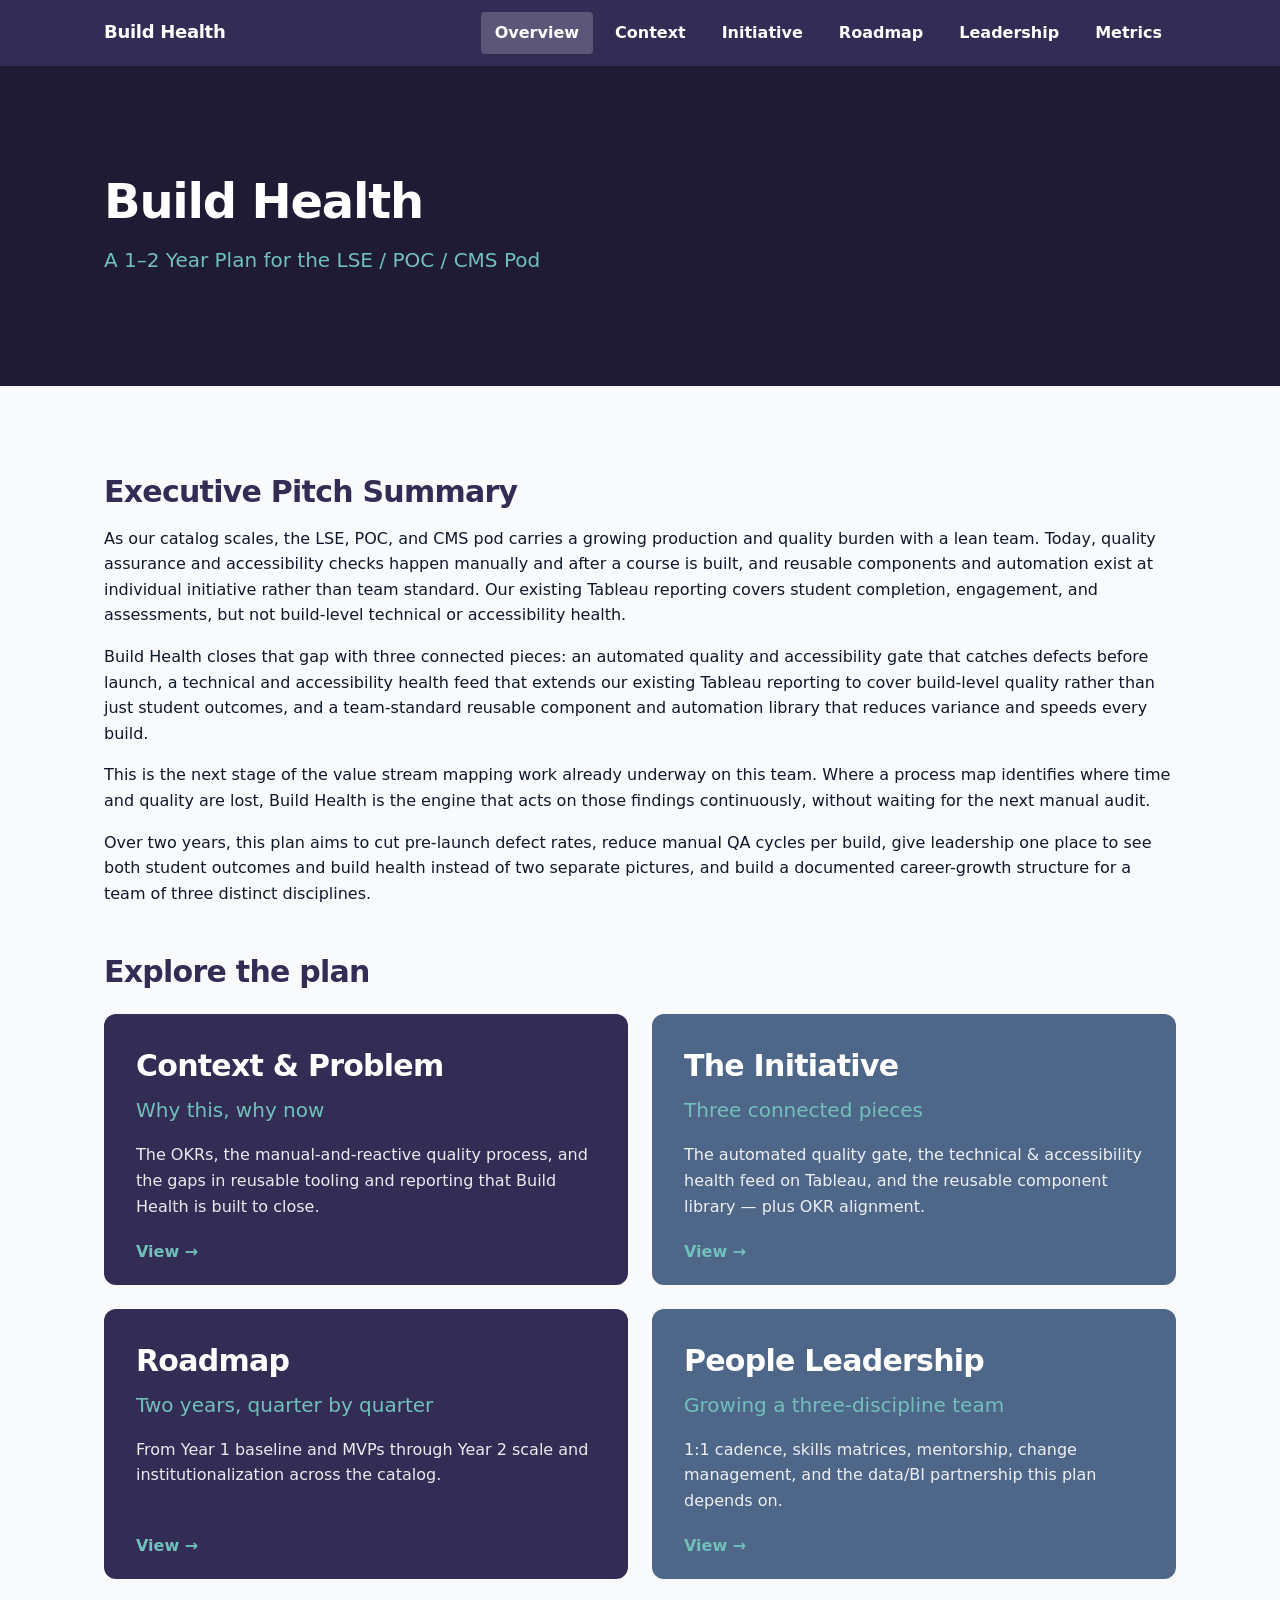
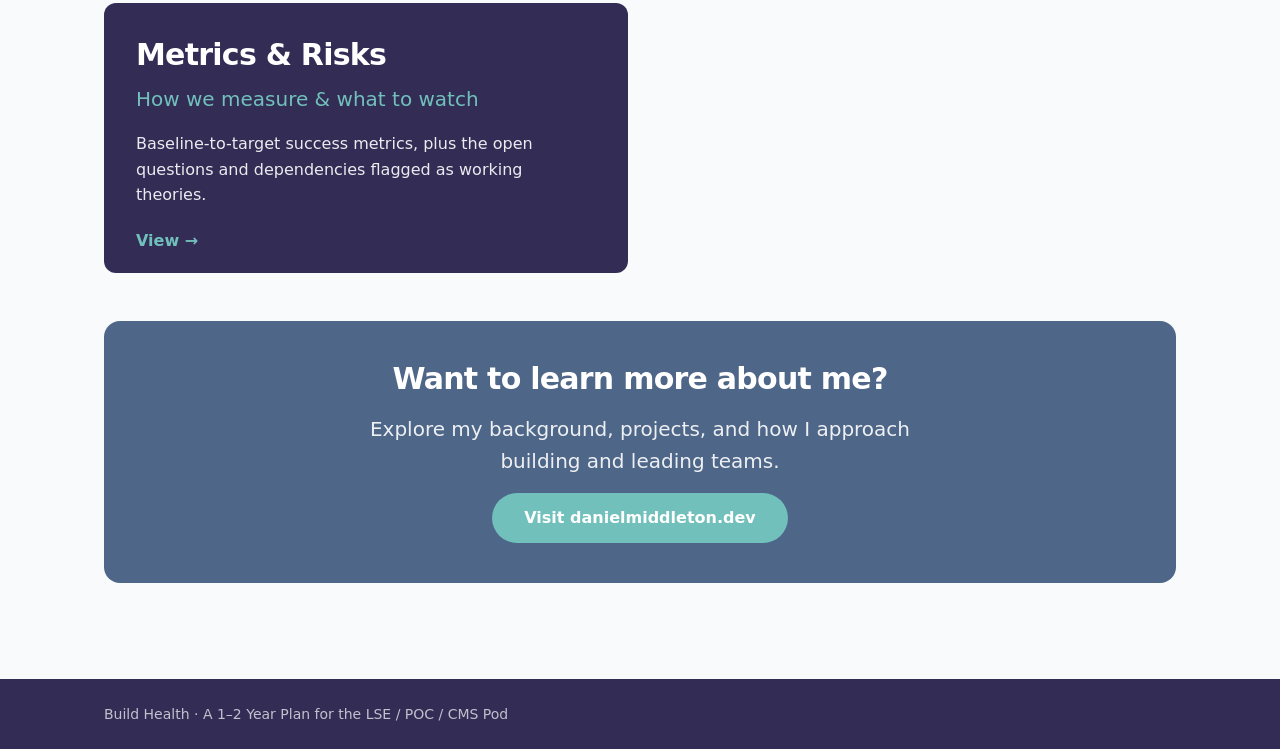
==== index.html @ 30b64ba0 "first commit" ====
<!DOCTYPE html>
<html lang="en">
  <head>
    <meta charset="UTF-8" />
    <meta name="viewport" content="width=device-width, initial-scale=1.0" />
    <title>Build Health &mdash; 1&ndash;2 Year Plan</title>
    <link rel="stylesheet" href="styles.css" />
  </head>
  <body>
    <!-- Nav bar -->
    <nav class="navbar">
      <div class="navbar__inner">
        <a class="navbar__brand" href="index.html">Build Health</a>
        <div class="navbar__links">
          <a class="nav-link is-active" href="index.html">Overview</a>
          <a class="nav-link" href="context.html">Context</a>
          <a class="nav-link" href="initiative.html">Initiative</a>
          <a class="nav-link" href="roadmap.html">Roadmap</a>
          <a class="nav-link" href="leadership.html">Leadership</a>
          <a class="nav-link" href="metrics.html">Metrics</a>
        </div>
      </div>
    </nav>

    <!-- Hero -->
    <header class="hero">
      <div class="hero__overlay"></div>
      <div class="hero__content stack">
        <h1 class="h1 on-dark">Build Health</h1>
        <p class="subtitle accent">A 1&ndash;2 Year Plan for the LSE / POC / CMS Pod</p>
      </div>
    </header>

    <!-- Executive Pitch Summary -->
    <section class="container section">
      <div class="content">
        <h2 class="h2" style="color: var(--color-primary)">Executive Pitch Summary</h2>
        <p>
          As our catalog scales, the LSE, POC, and CMS pod carries a growing production and quality burden with a lean team. Today, quality assurance and accessibility checks happen manually and after a course is built, and reusable components and automation exist at individual initiative rather than team standard. Our existing Tableau reporting covers student completion, engagement, and assessments, but not build-level technical or accessibility health.
        </p>
        <p>
          Build Health closes that gap with three connected pieces: an automated
          quality and accessibility gate that catches defects before launch, a
          technical and accessibility health feed that extends our existing
          Tableau reporting to cover build-level quality rather than just student
          outcomes, and a team-standard reusable component and automation library
          that reduces variance and speeds every build.
        </p>
        <p>
          This is the next stage of the value stream mapping work already
          underway on this team. Where a process map identifies where time and
          quality are lost, Build Health is the engine that acts on those findings
          continuously, without waiting for the next manual audit.
        </p>
        <p>
          Over two years, this plan aims to cut pre-launch defect rates, reduce
          manual QA cycles per build, give leadership one place to see both
          student outcomes and build health instead of two separate pictures, and
          build a documented career-growth structure for a team of three distinct
          disciplines.
        </p>
      </div>
    </section>

    <!-- Section cards -->
    <section class="container section" style="padding-top: 0">
      <h2 class="h2" style="color: var(--color-primary); margin-bottom: 24px">
        Explore the plan
      </h2>
      <div class="card-grid">
        <!-- Context (primary) -->
        <article class="card card--primary">
          <h2 class="card__title">Context &amp; Problem</h2>
          <p class="card__subtitle">Why this, why now</p>
          <p class="card__body">
            The OKRs, the manual-and-reactive quality process, and the gaps in
            reusable tooling and reporting that Build Health is built to close.
          </p>
          <div class="card__footer">
            <a class="view-link" href="context.html">View</a>
          </div>
        </article>

        <!-- Initiative (secondary) -->
        <article class="card card--secondary">
          <h2 class="card__title">The Initiative</h2>
          <p class="card__subtitle">Three connected pieces</p>
          <p class="card__body">
            The automated quality gate, the technical &amp; accessibility health
            feed on Tableau, and the reusable component library &mdash; plus OKR
            alignment.
          </p>
          <div class="card__footer">
            <a class="view-link" href="initiative.html">View</a>
          </div>
        </article>

        <!-- Roadmap (primary) -->
        <article class="card card--primary">
          <h2 class="card__title">Roadmap</h2>
          <p class="card__subtitle">Two years, quarter by quarter</p>
          <p class="card__body">
            From Year 1 baseline and MVPs through Year 2 scale and
            institutionalization across the catalog.
          </p>
          <div class="card__footer">
            <a class="view-link" href="roadmap.html">View</a>
          </div>
        </article>

        <!-- Leadership (secondary) -->
        <article class="card card--secondary">
          <h2 class="card__title">People Leadership</h2>
          <p class="card__subtitle">Growing a three-discipline team</p>
          <p class="card__body">
            1:1 cadence, skills matrices, mentorship, change management, and the
            data/BI partnership this plan depends on.
          </p>
          <div class="card__footer">
            <a class="view-link" href="leadership.html">View</a>
          </div>
        </article>

        <!-- Metrics (primary) -->
        <article class="card card--primary">
          <h2 class="card__title">Metrics &amp; Risks</h2>
          <p class="card__subtitle">How we measure &amp; what to watch</p>
          <p class="card__body">
            Baseline-to-target success metrics, plus the open questions and
            dependencies flagged as working theories.
          </p>
          <div class="card__footer">
            <a class="view-link" href="metrics.html">View</a>
          </div>
        </article>
      </div>
    </section>

    <!-- Callout: learn more -->
    <section class="container section" style="padding-top: 0">
      <div class="callout">
        <h2 class="h2 on-dark">Want to learn more about me?</h2>
        <p class="callout__text">
          Explore my background, projects, and how I approach building and
          leading teams.
        </p>
        <a
          class="pill"
          href="https://www.danielmiddleton.dev/"
          target="_blank"
          rel="noopener noreferrer"
          >Visit danielmiddleton.dev</a
        >
      </div>
    </section>

    <footer class="footer">
      <div class="container">Build Health &middot; A 1&ndash;2 Year Plan for the LSE / POC / CMS Pod</div>
    </footer>
  </body>
</html>
---- styles.css ----
/* ==========================================================================
   Design tokens
   ========================================================================== */
:root {
  --color-primary: #332d56; /* rgb(51, 45, 86)  */
  --color-secondary: #4e6688; /* rgb(78, 102, 136) */
  --color-accent: #71c0bb; /* rgb(113, 192, 187) */
  --color-page-bg: #f8fafc; /* slate-50 */
  --color-heading: #ffffff;
  --color-body: #0f172a; /* slate-900 */
  --color-body-muted: #475569; /* slate-600 */

  --radius-pill: 9999px;
  --radius-sm: 4px;

  --font-sans: "Segoe UI", system-ui, -apple-system, BlinkMacSystemFont,
    "Helvetica Neue", Arial, sans-serif;
}

/* ==========================================================================
   Base
   ========================================================================== */
* {
  box-sizing: border-box;
}

html {
  scroll-behavior: smooth;
}

body {
  margin: 0;
  font-family: var(--font-sans);
  background-color: var(--color-page-bg);
  color: var(--color-body);
  line-height: 1.6;
}

h1,
h2,
h3,
p {
  margin: 0;
}

a {
  color: var(--color-accent);
  text-decoration: none;
}

a:hover {
  text-decoration: underline;
}

/* ==========================================================================
   Typography scale
   ========================================================================== */
.h1 {
  font-size: 48px;
  font-weight: 800;
  letter-spacing: -1.2px;
  line-height: 1.1;
}

.h2 {
  font-size: 30px;
  font-weight: 700;
  letter-spacing: -0.75px;
  line-height: 1.2;
}

.subtitle {
  font-size: 20px;
  font-weight: 500;
  letter-spacing: normal;
}

.on-dark {
  color: var(--color-heading);
}

.accent {
  color: var(--color-accent);
}

/* ==========================================================================
   Layout
   ========================================================================== */
.container {
  width: 100%;
  max-width: 1120px;
  margin: 0 auto;
  padding: 0 24px;
}

.section {
  padding-top: 48px;
  padding-bottom: 48px;
}

.stack > * + * {
  margin-top: 16px;
}

/* ==========================================================================
   Nav bar
   ========================================================================== */
.navbar {
  background-color: var(--color-primary);
  position: sticky;
  top: 0;
  z-index: 20;
}

.navbar__inner {
  display: flex;
  align-items: center;
  justify-content: space-between;
  gap: 16px;
  min-height: 64px;
  padding: 12px 24px;
  max-width: 1120px;
  margin: 0 auto;
}

.navbar__brand {
  color: #ffffff;
  font-size: 18px;
  font-weight: 700;
  letter-spacing: -0.3px;
}

.navbar__brand:hover {
  text-decoration: none;
}

.navbar__links {
  display: flex;
  align-items: center;
  gap: 8px;
  flex-wrap: wrap;
}

.nav-link {
  color: #ffffff;
  font-size: 16px;
  font-weight: 600;
  padding: 8px 14px;
  border-radius: var(--radius-sm);
  transition: background-color 0.15s ease;
}

.nav-link:hover {
  text-decoration: none;
  background-color: rgba(255, 255, 255, 0.1);
}

.nav-link.is-active {
  background-color: rgba(255, 255, 255, 0.2);
  border-radius: var(--radius-sm);
  color: #ffffff;
}

/* ==========================================================================
   Hero
   ========================================================================== */
.hero {
  position: relative;
  width: 100%;
  height: 192px; /* h-48 mobile */
  background-color: var(--color-primary);
  background-image: url("assets/bannerBackground.png");
  background-size: cover;
  background-position: center;
  display: flex;
  align-items: center;
}

.hero__overlay {
  position: absolute;
  inset: 0;
  background-color: rgba(0, 0, 0, 0.4); /* black/40 */
}

.hero__content {
  position: relative;
  z-index: 1;
  width: 100%;
  max-width: 1120px;
  margin: 0 auto;
  padding: 0 24px;
}

@media (min-width: 768px) {
  .hero {
    height: 320px; /* h-80 desktop */
  }
}

/* ==========================================================================
   Pill / button links
   ========================================================================== */
.pill {
  display: inline-block;
  background-color: var(--color-accent);
  color: #ffffff;
  font-size: 16px;
  font-weight: 600;
  padding: 12px 32px;
  border-radius: var(--radius-pill);
  transition: opacity 0.15s ease;
}

.pill:hover {
  text-decoration: none;
  opacity: 0.9;
}

/* ==========================================================================
   Cards
   ========================================================================== */
.card-grid {
  display: grid;
  grid-template-columns: 1fr;
  gap: 24px;
}

@media (min-width: 768px) {
  .card-grid {
    grid-template-columns: 1fr 1fr;
  }
}

.card {
  display: flex;
  flex-direction: column;
  padding: 28px 32px 20px 32px; /* px-8 pt-7 pb-5 */
  border-radius: 12px;
  color: #ffffff;
  height: 100%;
}

.card--primary {
  background-color: var(--color-primary);
}

.card--secondary {
  background-color: var(--color-secondary);
}

.card__title {
  font-size: 30px;
  font-weight: 700;
  letter-spacing: -0.75px;
  color: #ffffff;
}

.card__subtitle {
  font-size: 20px;
  font-weight: 500;
  color: var(--color-accent);
  margin-top: 4px;
}

.card__body {
  margin-top: 16px;
  color: rgba(255, 255, 255, 0.9);
}

.card__footer {
  margin-top: auto;
  padding-top: 20px;
}

.view-link {
  color: var(--color-accent);
  font-size: 16px;
  font-weight: 600;
}

.view-link::after {
  content: " \2192"; /* → */
}

/* ==========================================================================
   Content pages
   ========================================================================== */
.page-header {
  background-color: var(--color-primary);
  padding: 40px 0;
}

.content {
  max-width: none;
}

.content p {
  color: var(--color-body);
  margin-top: 16px;
}

.content h2 {
  margin-top: 40px;
  color: var(--color-primary);
}

.content ul {
  margin-top: 16px;
  padding-left: 20px;
  color: var(--color-body);
}

.content li {
  margin-top: 8px;
}

.placeholder {
  border-left: 3px solid var(--color-accent);
  background-color: #ffffff;
  padding: 16px 20px;
  margin-top: 16px;
  color: var(--color-body-muted);
  border-radius: 0 8px 8px 0;
}

.back-link {
  display: inline-block;
  margin-top: 40px;
  color: var(--color-accent);
  font-size: 16px;
  font-weight: 600;
}

.back-link::before {
  content: "\2190  "; /* ← */
}

/* ==========================================================================
   Footer
   ========================================================================== */
.footer {
  background-color: var(--color-primary);
  color: rgba(255, 255, 255, 0.7);
  padding: 24px 0;
  font-size: 14px;
  margin-top: 48px;
}

/* ==========================================================================
   Tables (OKR alignment, success metrics)
   ========================================================================== */
.data-table {
  width: 100%;
  border-collapse: collapse;
  margin-top: 24px;
  font-size: 16px;
  background-color: #ffffff;
  border-radius: 8px;
  overflow: hidden;
  box-shadow: 0 1px 2px rgba(15, 23, 42, 0.08);
}

.data-table th,
.data-table td {
  text-align: left;
  padding: 14px 18px;
  border-bottom: 1px solid #e2e8f0;
  vertical-align: top;
}

.data-table thead th {
  background-color: var(--color-primary);
  color: #ffffff;
  font-weight: 600;
  letter-spacing: -0.2px;
}

.data-table tbody tr:last-child td {
  border-bottom: none;
}

.data-table tbody tr:nth-child(even) {
  background-color: #f8fafc;
}

.data-table td strong {
  color: var(--color-primary);
}

/* ==========================================================================
   Pillar sub-cards (Signature Initiative)
   ========================================================================== */
.pillar {
  background-color: #ffffff;
  border-radius: 12px;
  border-left: 5px solid var(--color-accent);
  padding: 24px 28px;
  margin-top: 24px;
  box-shadow: 0 1px 2px rgba(15, 23, 42, 0.08);
}

.pillar__eyebrow {
  font-size: 14px;
  font-weight: 700;
  letter-spacing: 0.4px;
  text-transform: uppercase;
  color: var(--color-secondary);
}

.pillar__title {
  font-size: 22px;
  font-weight: 700;
  letter-spacing: -0.4px;
  color: var(--color-primary);
  margin-top: 4px;
}

.pillar p {
  margin-top: 12px;
  color: var(--color-body);
}

.note {
  background-color: #eef4f4;
  border-left: 4px solid var(--color-accent);
  padding: 12px 18px;
  border-radius: 0 8px 8px 0;
  margin-top: 16px;
  color: var(--color-body-muted);
}

/* Roadmap timeline */
.timeline-year {
  font-size: 24px;
  font-weight: 800;
  letter-spacing: -0.5px;
  color: var(--color-primary);
  margin-top: 40px;
  padding-bottom: 8px;
  border-bottom: 2px solid var(--color-accent);
}

.phase {
  margin-top: 24px;
}

.phase__label {
  display: inline-block;
  background-color: var(--color-secondary);
  color: #ffffff;
  font-size: 14px;
  font-weight: 600;
  padding: 4px 14px;
  border-radius: var(--radius-pill);
}

.phase h3 {
  font-size: 18px;
  font-weight: 700;
  color: var(--color-primary);
  margin-top: 10px;
}

/* ==========================================================================
   Callout (learn more)
   ========================================================================== */
.callout {
  background-color: var(--color-secondary);
  border-radius: 16px;
  padding: 40px 32px;
  text-align: center;
  display: flex;
  flex-direction: column;
  align-items: center;
  gap: 16px;
}

.callout__text {
  color: rgba(255, 255, 255, 0.9);
  font-size: 20px;
  font-weight: 500;
  max-width: 560px;
}
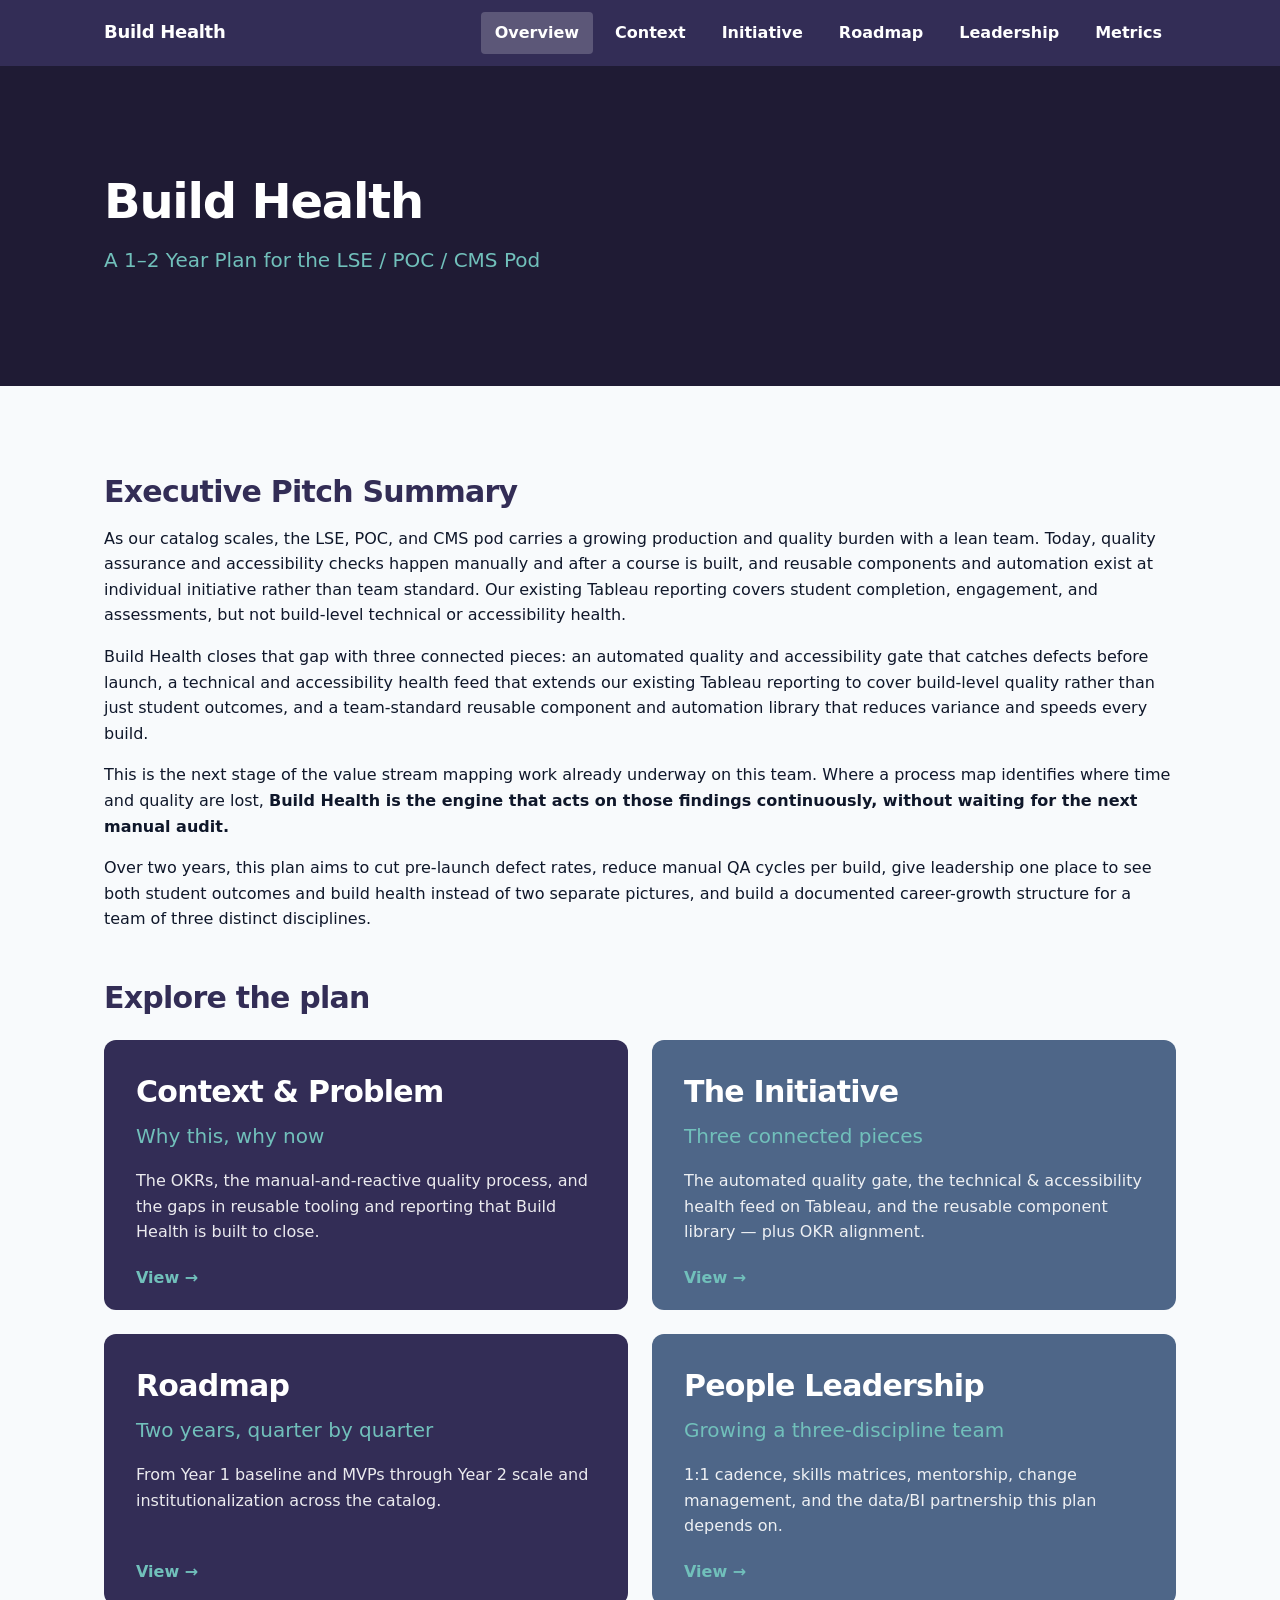
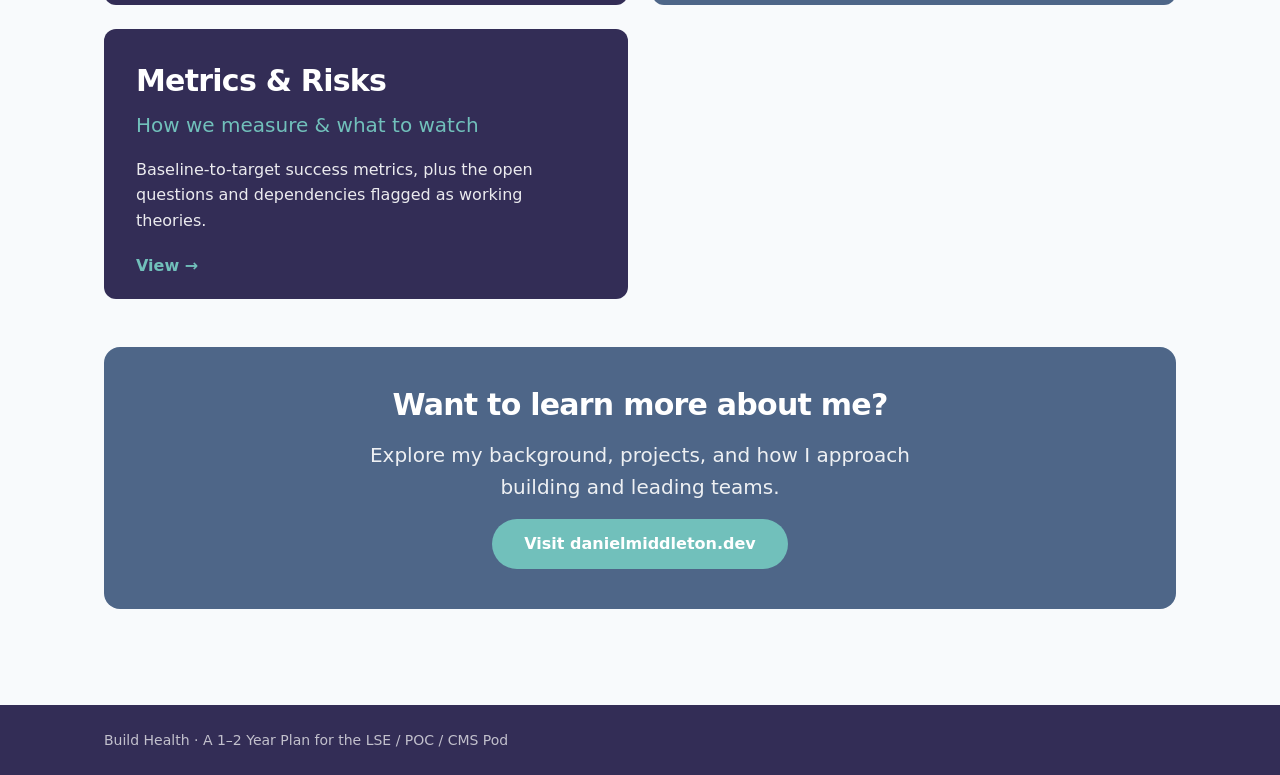
==== commit c064c57c: "updated wording" ====
--- a/index.html
+++ b/index.html
@@ -49,8 +49,8 @@
         <p>
           This is the next stage of the value stream mapping work already
           underway on this team. Where a process map identifies where time and
-          quality are lost, Build Health is the engine that acts on those findings
-          continuously, without waiting for the next manual audit.
+          quality are lost, <strong>Build Health is the engine that acts on those findings
+          continuously, without waiting for the next manual audit.</strong>
         </p>
         <p>
           Over two years, this plan aims to cut pre-launch defect rates, reduce
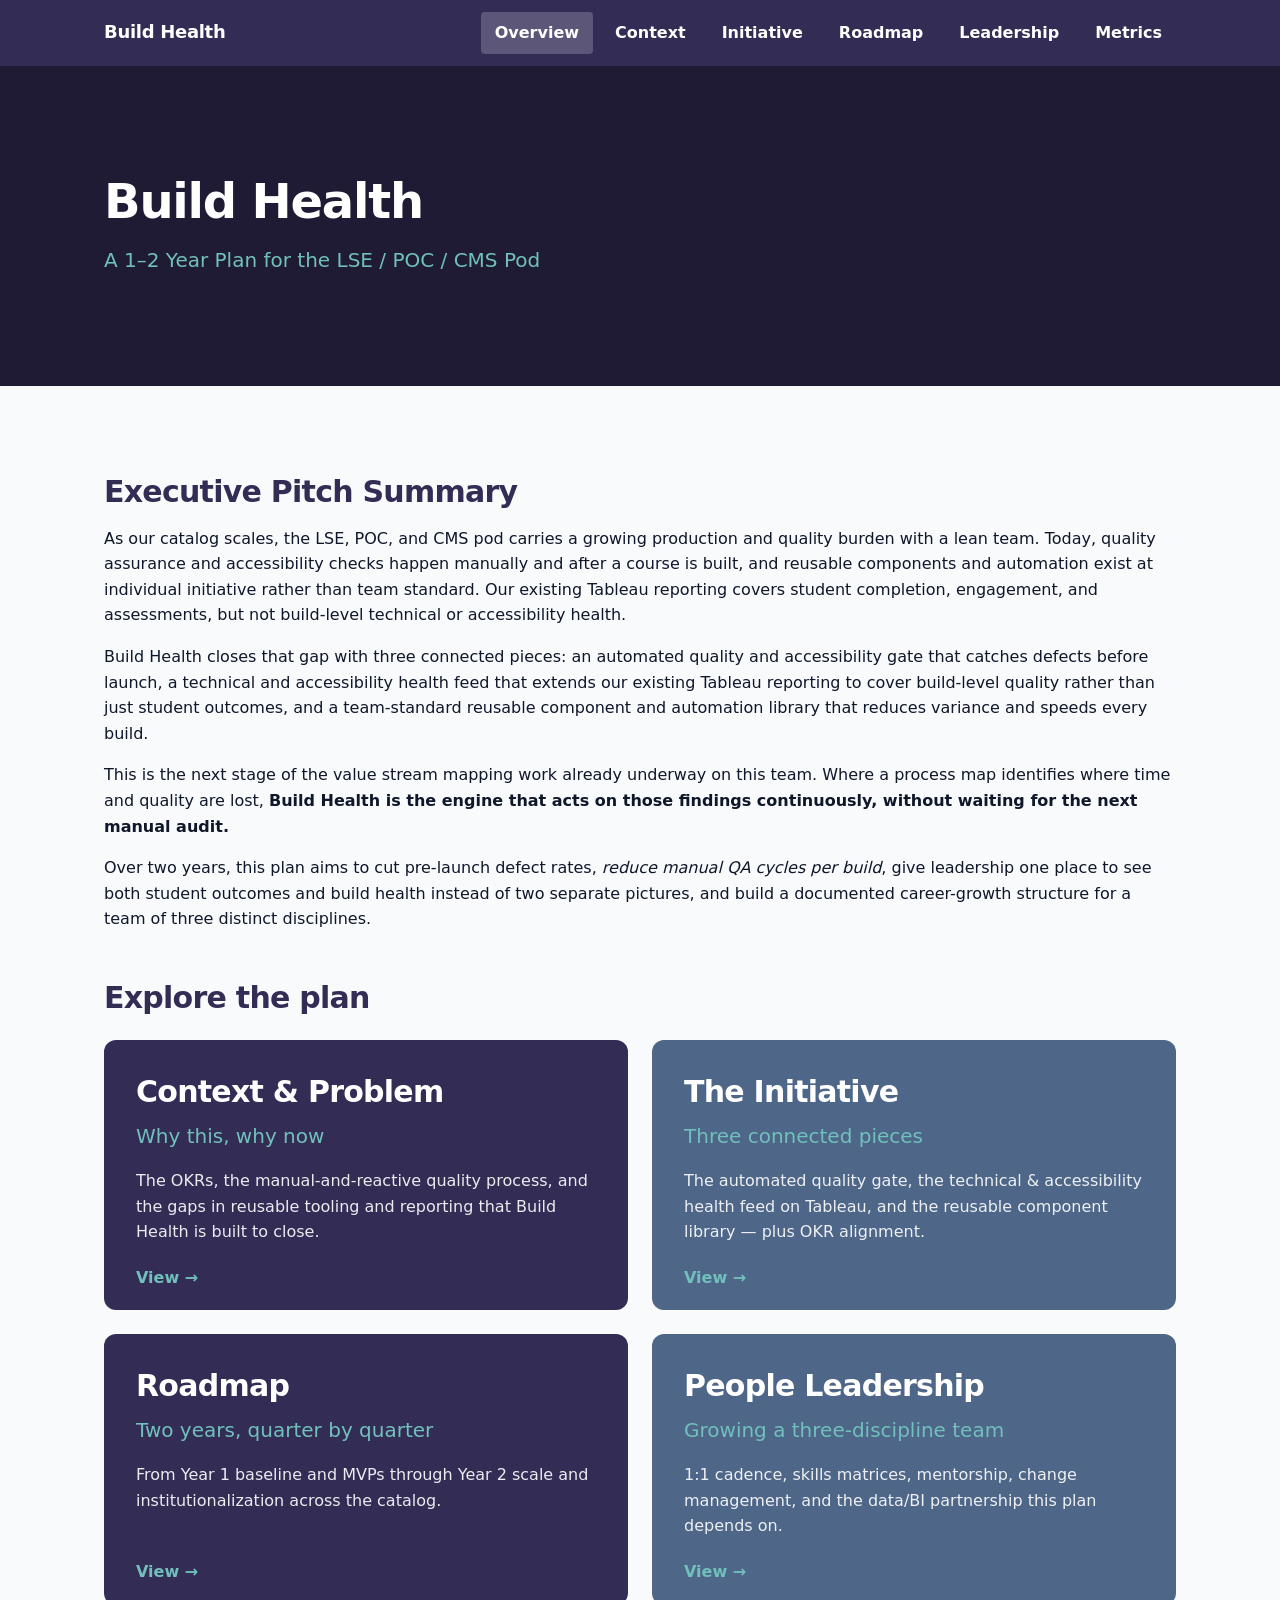
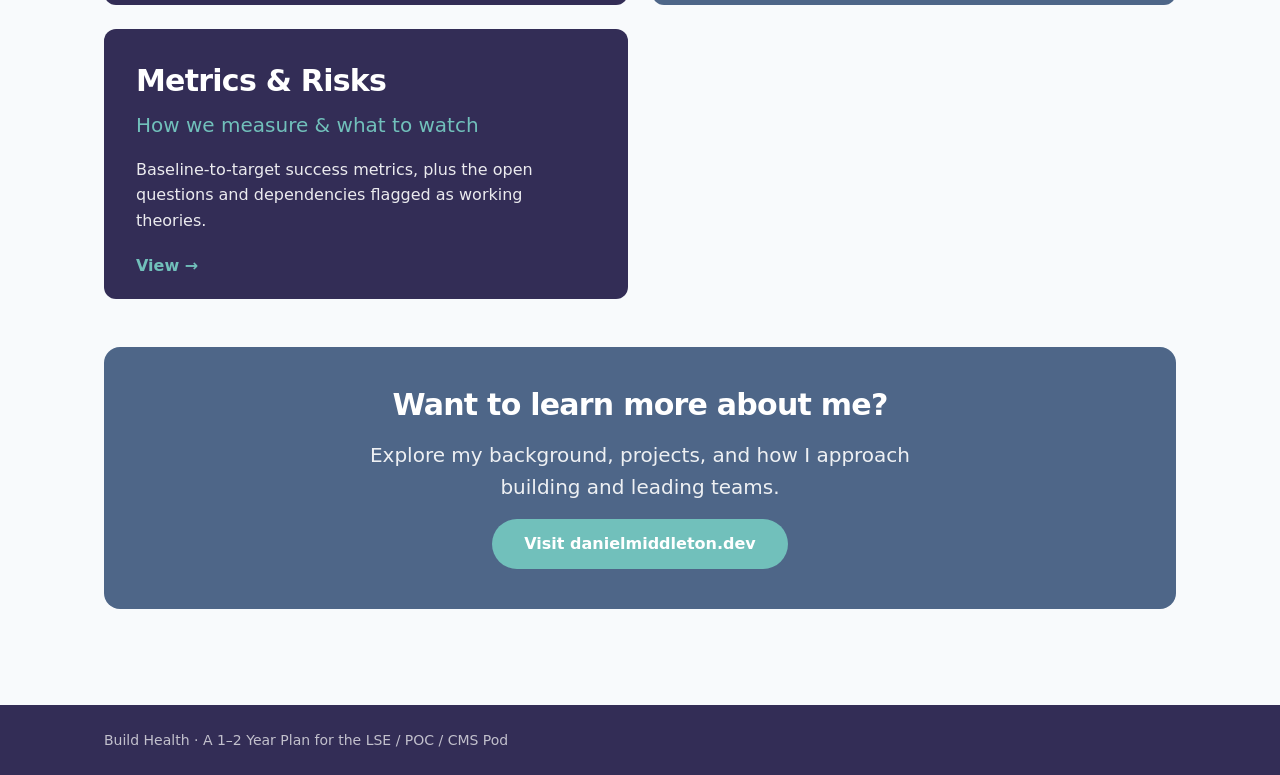
==== commit d31d30ed: "updated wording again" ====
--- a/index.html
+++ b/index.html
@@ -53,8 +53,8 @@
           continuously, without waiting for the next manual audit.</strong>
         </p>
         <p>
-          Over two years, this plan aims to cut pre-launch defect rates, reduce
-          manual QA cycles per build, give leadership one place to see both
+          Over two years, this plan aims to cut pre-launch defect rates, <em>reduce
+          manual QA cycles per build</em>, give leadership one place to see both
           student outcomes and build health instead of two separate pictures, and
           build a documented career-growth structure for a team of three distinct
           disciplines.
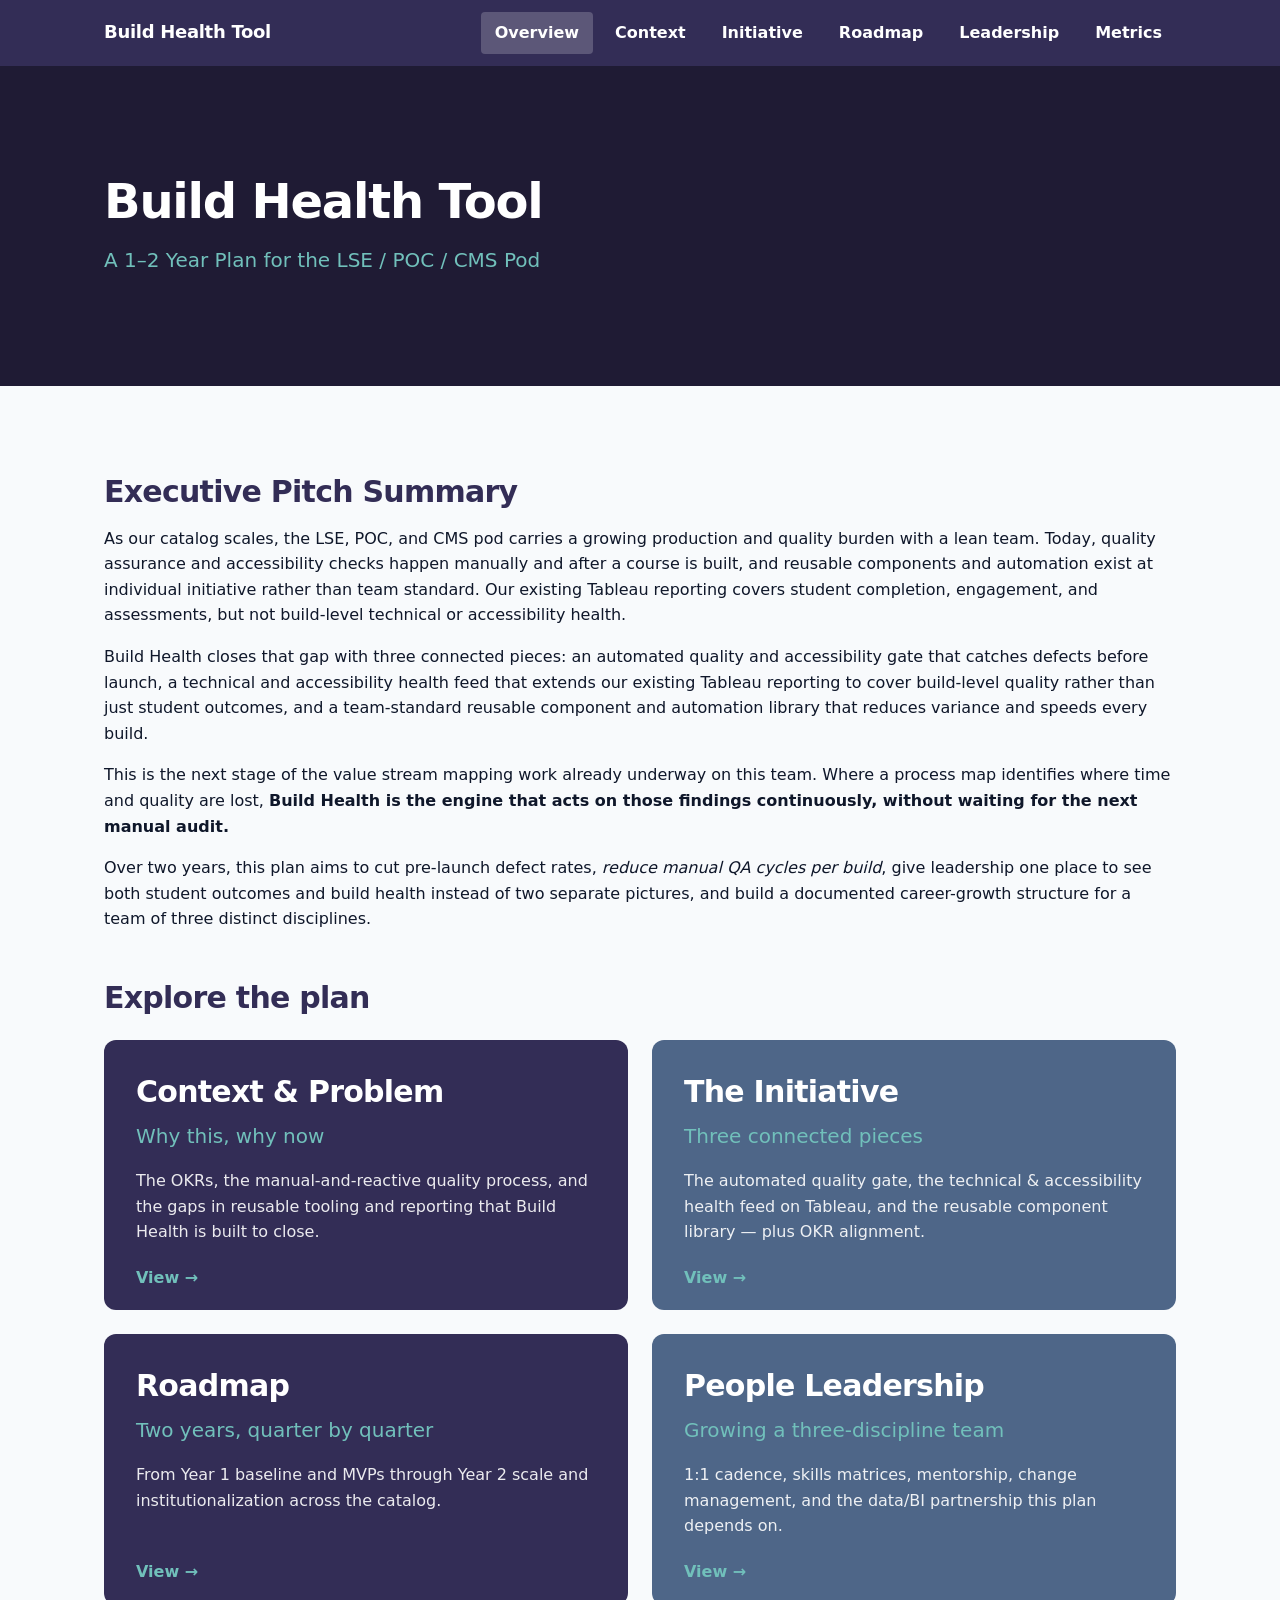
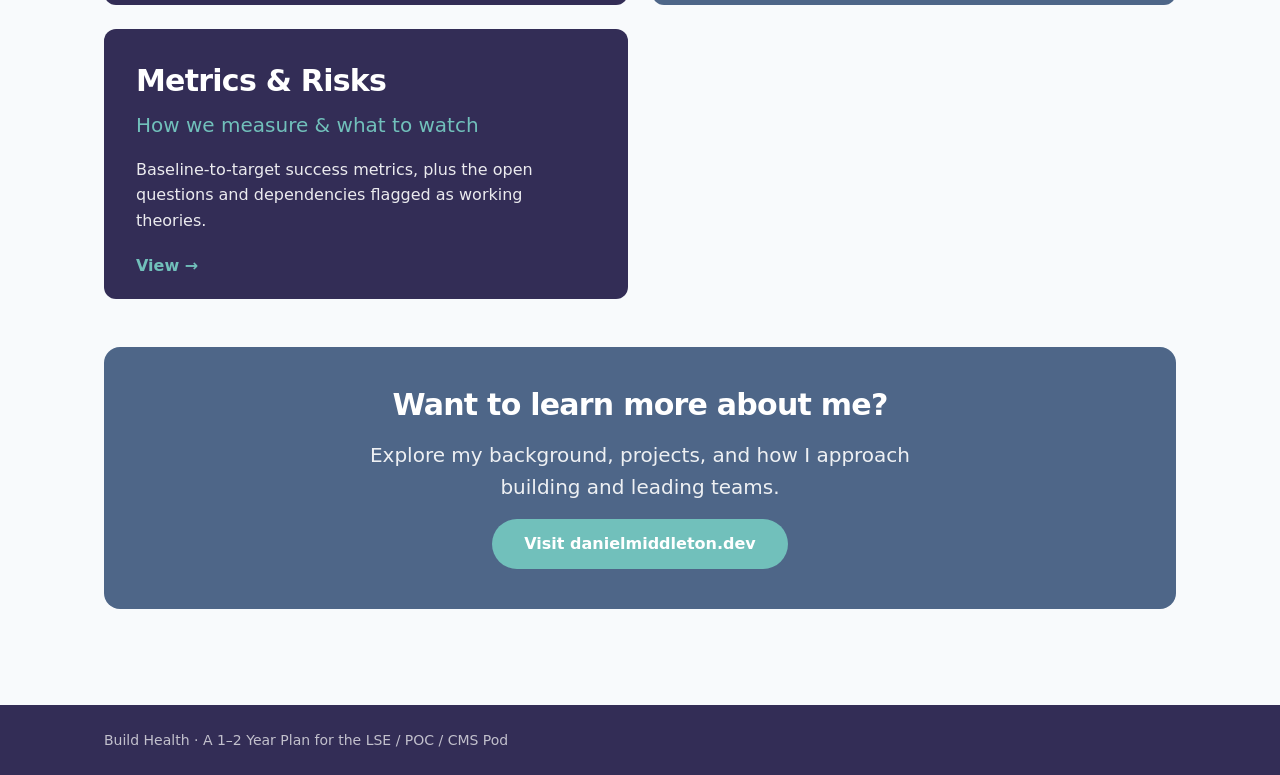
==== commit 60b6fb13: "updated name in new areas" ====
--- a/index.html
+++ b/index.html
@@ -3,14 +3,14 @@
   <head>
     <meta charset="UTF-8" />
     <meta name="viewport" content="width=device-width, initial-scale=1.0" />
-    <title>Build Health &mdash; 1&ndash;2 Year Plan</title>
+    <title>Build Health Tool &mdash; 1&ndash;2 Year Plan</title>
     <link rel="stylesheet" href="styles.css" />
   </head>
   <body>
     <!-- Nav bar -->
     <nav class="navbar">
       <div class="navbar__inner">
-        <a class="navbar__brand" href="index.html">Build Health</a>
+        <a class="navbar__brand" href="index.html">Build Health Tool</a>
         <div class="navbar__links">
           <a class="nav-link is-active" href="index.html">Overview</a>
           <a class="nav-link" href="context.html">Context</a>
@@ -26,7 +26,7 @@
     <header class="hero">
       <div class="hero__overlay"></div>
       <div class="hero__content stack">
-        <h1 class="h1 on-dark">Build Health</h1>
+        <h1 class="h1 on-dark">Build Health Tool</h1>
         <p class="subtitle accent">A 1&ndash;2 Year Plan for the LSE / POC / CMS Pod</p>
       </div>
     </header>
